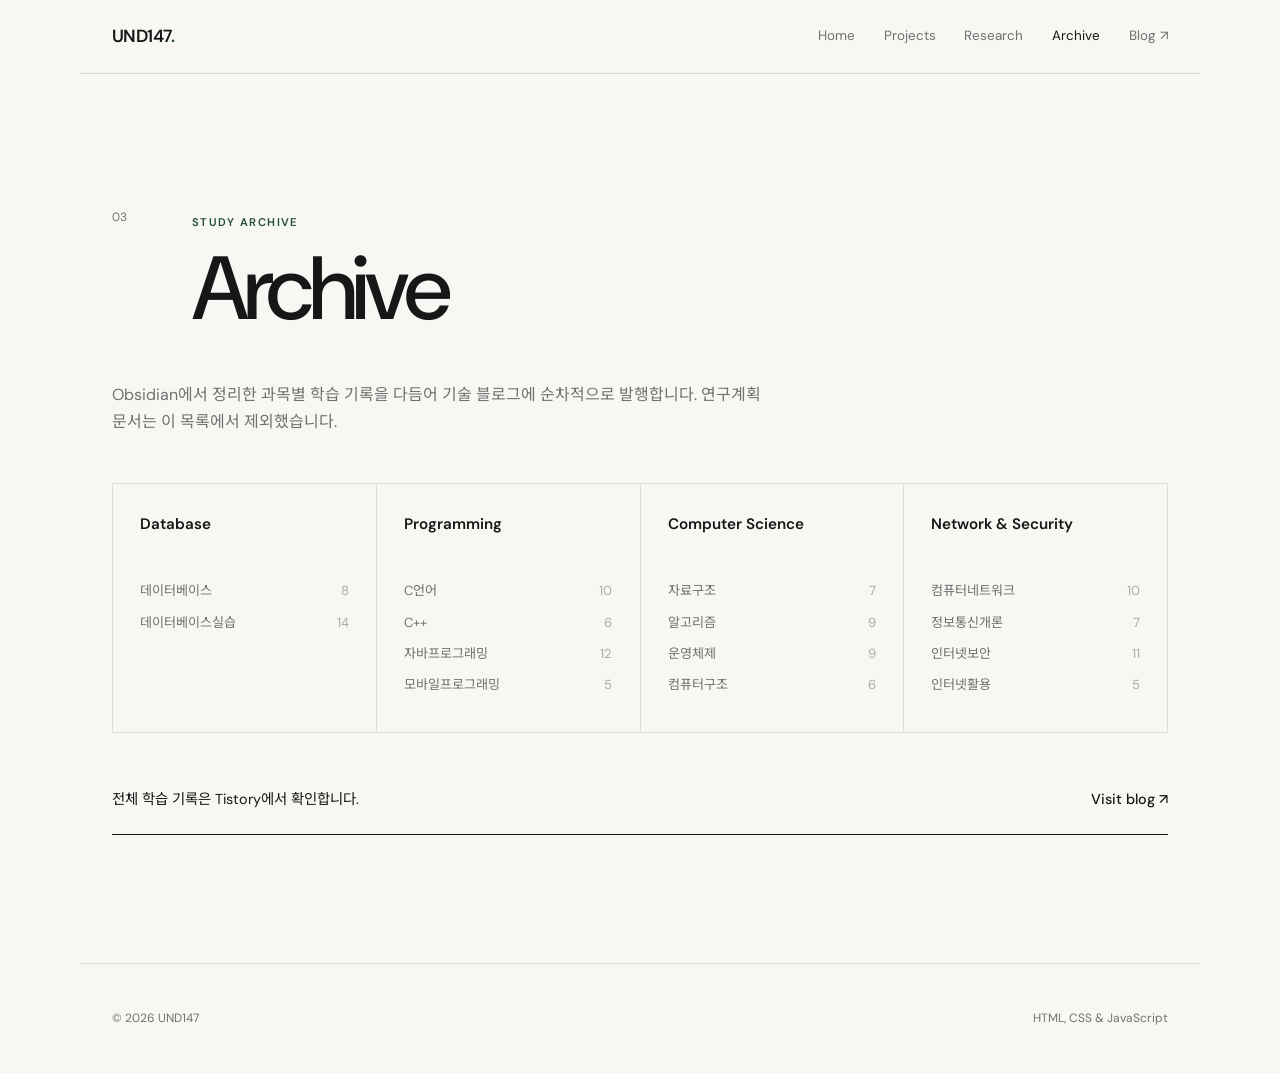
==== pages/archive.html @ e78cdb48 "Split portfolio into separate pages" ====
<!doctype html><html lang="ko"><head><meta charset="utf-8"><meta name="viewport" content="width=device-width, initial-scale=1"><meta name="description" content="UND147의 과목별 학습 기록입니다."><title>Archive | UND147</title><link rel="preconnect" href="https://fonts.googleapis.com"><link rel="preconnect" href="https://fonts.gstatic.com" crossorigin><link href="https://fonts.googleapis.com/css2?family=DM+Sans:wght@400;500;600&family=Noto+Sans+KR:wght@400;500;600&display=swap" rel="stylesheet"><link rel="stylesheet" href="../assets/css/style.css"><script src="../assets/js/main.js" defer></script></head>
<body><a class="skip-link" href="#main">본문으로 건너뛰기</a><header class="site-header"><a class="wordmark" href="../index.html">UND147<span>.</span></a><button class="menu-button" type="button" aria-expanded="false" aria-controls="site-nav">Menu</button><nav id="site-nav" class="site-nav" aria-label="주요 메뉴"><a href="../index.html">Home</a><a href="projects.html">Projects</a><a href="research.html">Research</a><a class="active" href="archive.html">Archive</a><a href="https://rungch.tistory.com" target="_blank" rel="noreferrer">Blog ↗</a></nav></header>
<main id="main"><section class="section page-section"><div class="section-heading"><p class="section-index">03</p><div><p class="eyebrow">Study archive</p><h1 class="page-title">Archive</h1></div></div><p class="archive-intro">Obsidian에서 정리한 과목별 학습 기록을 다듬어 기술 블로그에 순차적으로 발행합니다. 연구계획 문서는 이 목록에서 제외했습니다.</p><div class="archive-grid"><article><h2>Database</h2><p>데이터베이스 <b>8</b></p><p>데이터베이스실습 <b>14</b></p></article><article><h2>Programming</h2><p>C언어 <b>10</b></p><p>C++ <b>6</b></p><p>자바프로그래밍 <b>12</b></p><p>모바일프로그래밍 <b>5</b></p></article><article><h2>Computer Science</h2><p>자료구조 <b>7</b></p><p>알고리즘 <b>9</b></p><p>운영체제 <b>9</b></p><p>컴퓨터구조 <b>6</b></p></article><article><h2>Network &amp; Security</h2><p>컴퓨터네트워크 <b>10</b></p><p>정보통신개론 <b>7</b></p><p>인터넷보안 <b>11</b></p><p>인터넷활용 <b>5</b></p></article></div><a class="blog-cta" href="https://rungch.tistory.com" target="_blank" rel="noreferrer"><span>전체 학습 기록은 Tistory에서 확인합니다.</span><strong>Visit blog ↗</strong></a></section></main><footer><p>© <span id="year">2026</span> UND147</p><p>HTML, CSS &amp; JavaScript</p></footer></body></html>
---- assets/css/style.css ----
:root{--ink:#171717;--muted:#717171;--line:#deded9;--paper:#f7f7f3;--accent:#244b3b;--max:1120px}*{box-sizing:border-box}html{scroll-behavior:smooth}body{margin:0;background:var(--paper);color:var(--ink);font-family:"DM Sans","Noto Sans KR",sans-serif;font-size:16px;line-height:1.7}a{color:inherit;text-decoration:none}.skip-link{position:fixed;left:1rem;top:-5rem;z-index:20;background:var(--ink);color:white;padding:.7rem 1rem}.skip-link:focus{top:1rem}.site-header{position:sticky;top:0;z-index:10;display:flex;align-items:center;justify-content:space-between;max-width:var(--max);margin:auto;padding:1.35rem 2rem;border-bottom:1px solid rgba(23,23,23,.14);background:rgba(247,247,243,.92);backdrop-filter:blur(12px)}.wordmark{font-size:1.1rem;font-weight:600;letter-spacing:-.03em}.wordmark span{color:var(--accent)}.site-nav{display:flex;gap:1.8rem;font-size:.84rem}.site-nav a{color:var(--muted);transition:color .2s}.site-nav a:hover,.site-nav a.active{color:var(--ink)}.menu-button{display:none;border:0;background:none;font:inherit;font-size:.84rem}.section{max-width:var(--max);margin:auto;padding:8rem 2rem}.hero{min-height:calc(100vh - 73px);display:flex;flex-direction:column;justify-content:center;padding-top:5rem}.eyebrow,.meta{text-transform:uppercase;letter-spacing:.13em;font-size:.7rem;font-weight:600;color:var(--accent)}h1{max-width:900px;margin:.8rem 0 1.8rem;font-size:clamp(3.2rem,8.2vw,7.2rem);line-height:.98;letter-spacing:-.065em;font-weight:500}.hero-copy{max-width:680px;margin:0;color:#464646;font-size:clamp(1rem,1.5vw,1.18rem);word-break:keep-all}.hero-links{display:flex;gap:1.7rem;margin-top:2.2rem}.text-link{border-bottom:1px solid var(--ink);font-size:.9rem}.focus-list{display:grid;grid-template-columns:repeat(3,1fr);gap:1.5rem;margin:5rem 0 0;padding-top:1.4rem;border-top:1px solid var(--line)}.focus-list div{display:grid;gap:.25rem}.focus-list dt{font-size:.7rem;text-transform:uppercase;letter-spacing:.12em;color:var(--muted)}.focus-list dd{margin:0;font-size:.9rem}.ruled-section{border-top:1px solid var(--line)}.section-heading{display:grid;grid-template-columns:80px 1fr;margin-bottom:4.5rem}.section-index{margin:.3rem 0;color:var(--muted);font-size:.75rem}.section-heading h2{margin:.2rem 0 0;font-size:clamp(2.8rem,6vw,5.2rem);line-height:1;letter-spacing:-.055em;font-weight:500}.project{display:grid;grid-template-columns:1fr auto;gap:2rem;padding:2.2rem 0;border-top:1px solid var(--line)}.project:last-child{border-bottom:1px solid var(--line)}.project h3{margin:.15rem 0 .45rem;font-size:clamp(1.45rem,2.5vw,2rem);font-weight:500;letter-spacing:-.025em}.project p{max-width:620px;margin:.2rem 0;color:var(--muted);word-break:keep-all}.project .meta{color:var(--accent)}.project>span{color:#aaa;font-size:.75rem}.research-layout{display:grid;grid-template-columns:1fr 1fr;gap:8vw}.lead{margin:0;max-width:480px;font-size:clamp(1.4rem,2.6vw,2rem);line-height:1.55;letter-spacing:-.03em;word-break:keep-all}.topic-list{margin:0;padding:0;list-style:none}.topic-list li{display:flex;gap:1.5rem;padding:1.25rem 0;border-top:1px solid var(--line);font-size:1.05rem}.topic-list li:last-child{border-bottom:1px solid var(--line)}.topic-list span{color:var(--muted);font-size:.7rem}.archive-intro{max-width:650px;margin:-1.5rem 0 3rem;color:var(--muted);word-break:keep-all}.archive-grid{display:grid;grid-template-columns:repeat(4,1fr);gap:1px;background:var(--line);border:1px solid var(--line)}.archive-grid article{padding:1.7rem;background:var(--paper)}.archive-grid h3{min-height:3rem;margin:0 0 1.3rem;font-size:.95rem;font-weight:600}.archive-grid p{display:flex;justify-content:space-between;margin:.55rem 0;color:var(--muted);font-size:.82rem}.archive-grid b{font-weight:400;color:#aaa}.blog-cta{display:flex;justify-content:space-between;gap:2rem;margin-top:2rem;padding:1.4rem 0;border-bottom:1px solid var(--ink);font-size:.9rem}.blog-cta strong{font-weight:500;white-space:nowrap}footer{display:flex;justify-content:space-between;max-width:var(--max);margin:auto;padding:2rem;border-top:1px solid var(--line);color:var(--muted);font-size:.75rem}@media(max-width:720px){.site-header{padding:1.1rem 1.25rem}.menu-button{display:block}.site-nav{position:absolute;display:none;top:100%;left:0;right:0;flex-direction:column;gap:0;padding:.5rem 1.25rem 1.2rem;background:var(--paper);border-bottom:1px solid var(--line)}.site-nav.open{display:flex}.site-nav a{padding:.65rem 0}.section{padding:5.5rem 1.25rem}.hero{min-height:calc(100svh - 62px)}h1{font-size:clamp(3rem,15vw,5rem)}.focus-list{grid-template-columns:1fr;margin-top:4rem}.section-heading{grid-template-columns:45px 1fr;margin-bottom:3rem}.research-layout{grid-template-columns:1fr;gap:3rem}.archive-grid{grid-template-columns:1fr 1fr}.blog-cta,footer{flex-direction:column}footer{gap:.2rem;padding:1.5rem 1.25rem}footer p{margin:0}}@media(max-width:440px){.archive-grid{grid-template-columns:1fr}.archive-grid h3{min-height:0}.hero-links{flex-direction:column;align-items:flex-start;gap:.8rem}}
@media(prefers-reduced-motion:reduce){html{scroll-behavior:auto}}
.page-section{min-height:calc(100vh - 146px)}.page-title{margin:.2rem 0 0;font-size:clamp(3.2rem,7vw,6.2rem);line-height:1;letter-spacing:-.06em;font-weight:500}.page-intro{max-width:620px;margin:-1.5rem 0 4rem;color:var(--muted);font-size:1.05rem}.project h2{margin:.15rem 0 .45rem;font-size:clamp(1.45rem,2.5vw,2rem);font-weight:500;letter-spacing:-.025em}.archive-grid h2{min-height:3rem;margin:0 0 1.3rem;font-size:.95rem;font-weight:600}.home-directory{padding-top:4rem;border-top:1px solid var(--line)}.home-directory>a{display:grid;grid-template-columns:60px 1fr 1fr auto;align-items:center;gap:1.5rem;padding:1.8rem 0;border-top:1px solid var(--line)}.home-directory>a:last-child{border-bottom:1px solid var(--line)}.home-directory span{color:var(--muted);font-size:.72rem}.home-directory h2{margin:0;font-size:clamp(1.5rem,3vw,2.3rem);font-weight:500;letter-spacing:-.035em}.home-directory p{margin:0;color:var(--muted);font-size:.9rem}.home-directory strong{font-size:.8rem;font-weight:500}
@media(max-width:720px){.page-section{min-height:calc(100svh - 127px)}.home-directory>a{grid-template-columns:36px 1fr auto}.home-directory>a p{display:none}.page-intro{margin-top:-1rem}.archive-grid h2{min-height:0}}
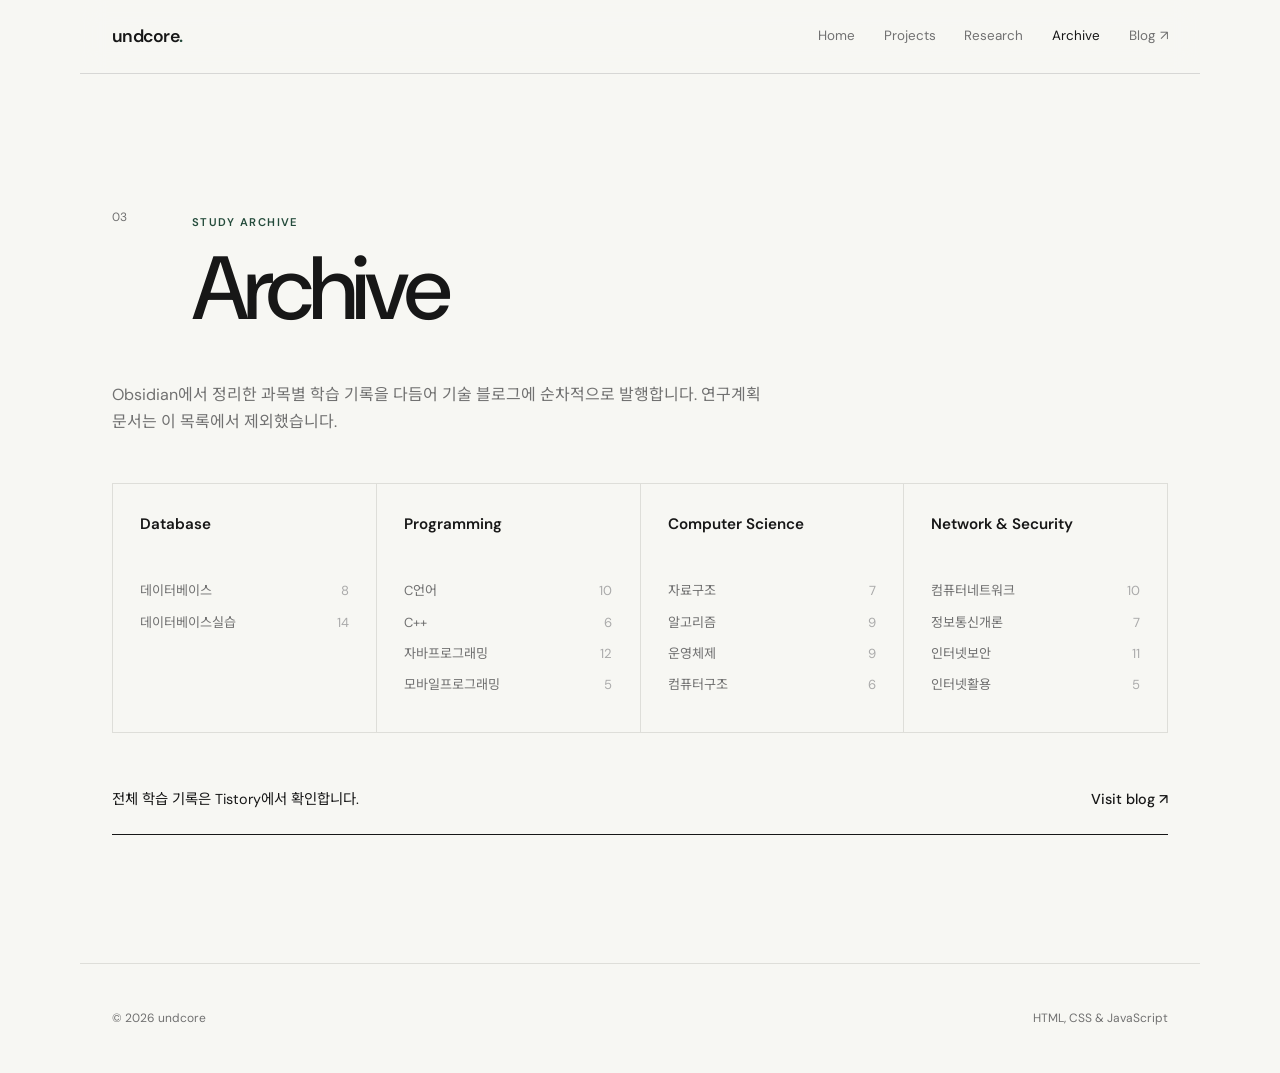
==== commit cbb4e81d: "Update site URL and username" ====
--- a/pages/archive.html
+++ b/pages/archive.html
@@ -1,3 +1,3 @@
-<!doctype html><html lang="ko"><head><meta charset="utf-8"><meta name="viewport" content="width=device-width, initial-scale=1"><meta name="description" content="UND147의 과목별 학습 기록입니다."><title>Archive | UND147</title><link rel="preconnect" href="https://fonts.googleapis.com"><link rel="preconnect" href="https://fonts.gstatic.com" crossorigin><link href="https://fonts.googleapis.com/css2?family=DM+Sans:wght@400;500;600&family=Noto+Sans+KR:wght@400;500;600&display=swap" rel="stylesheet"><link rel="stylesheet" href="../assets/css/style.css"><script src="../assets/js/main.js" defer></script></head>
-<body><a class="skip-link" href="#main">본문으로 건너뛰기</a><header class="site-header"><a class="wordmark" href="../index.html">UND147<span>.</span></a><button class="menu-button" type="button" aria-expanded="false" aria-controls="site-nav">Menu</button><nav id="site-nav" class="site-nav" aria-label="주요 메뉴"><a href="../index.html">Home</a><a href="projects.html">Projects</a><a href="research.html">Research</a><a class="active" href="archive.html">Archive</a><a href="https://rungch.tistory.com" target="_blank" rel="noreferrer">Blog ↗</a></nav></header>
-<main id="main"><section class="section page-section"><div class="section-heading"><p class="section-index">03</p><div><p class="eyebrow">Study archive</p><h1 class="page-title">Archive</h1></div></div><p class="archive-intro">Obsidian에서 정리한 과목별 학습 기록을 다듬어 기술 블로그에 순차적으로 발행합니다. 연구계획 문서는 이 목록에서 제외했습니다.</p><div class="archive-grid"><article><h2>Database</h2><p>데이터베이스 <b>8</b></p><p>데이터베이스실습 <b>14</b></p></article><article><h2>Programming</h2><p>C언어 <b>10</b></p><p>C++ <b>6</b></p><p>자바프로그래밍 <b>12</b></p><p>모바일프로그래밍 <b>5</b></p></article><article><h2>Computer Science</h2><p>자료구조 <b>7</b></p><p>알고리즘 <b>9</b></p><p>운영체제 <b>9</b></p><p>컴퓨터구조 <b>6</b></p></article><article><h2>Network &amp; Security</h2><p>컴퓨터네트워크 <b>10</b></p><p>정보통신개론 <b>7</b></p><p>인터넷보안 <b>11</b></p><p>인터넷활용 <b>5</b></p></article></div><a class="blog-cta" href="https://rungch.tistory.com" target="_blank" rel="noreferrer"><span>전체 학습 기록은 Tistory에서 확인합니다.</span><strong>Visit blog ↗</strong></a></section></main><footer><p>© <span id="year">2026</span> UND147</p><p>HTML, CSS &amp; JavaScript</p></footer></body></html>
+<!doctype html><html lang="ko"><head><meta charset="utf-8"><meta name="viewport" content="width=device-width, initial-scale=1"><meta name="description" content="undcore의 과목별 학습 기록입니다."><title>Archive | undcore</title><link rel="preconnect" href="https://fonts.googleapis.com"><link rel="preconnect" href="https://fonts.gstatic.com" crossorigin><link href="https://fonts.googleapis.com/css2?family=DM+Sans:wght@400;500;600&family=Noto+Sans+KR:wght@400;500;600&display=swap" rel="stylesheet"><link rel="stylesheet" href="../assets/css/style.css"><script src="../assets/js/main.js" defer></script></head>
+<body><a class="skip-link" href="#main">본문으로 건너뛰기</a><header class="site-header"><a class="wordmark" href="../index.html">undcore<span>.</span></a><button class="menu-button" type="button" aria-expanded="false" aria-controls="site-nav">Menu</button><nav id="site-nav" class="site-nav" aria-label="주요 메뉴"><a href="../index.html">Home</a><a href="projects.html">Projects</a><a href="research.html">Research</a><a class="active" href="archive.html">Archive</a><a href="https://rungch.tistory.com" target="_blank" rel="noreferrer">Blog ↗</a></nav></header>
+<main id="main"><section class="section page-section"><div class="section-heading"><p class="section-index">03</p><div><p class="eyebrow">Study archive</p><h1 class="page-title">Archive</h1></div></div><p class="archive-intro">Obsidian에서 정리한 과목별 학습 기록을 다듬어 기술 블로그에 순차적으로 발행합니다. 연구계획 문서는 이 목록에서 제외했습니다.</p><div class="archive-grid"><article><h2>Database</h2><p>데이터베이스 <b>8</b></p><p>데이터베이스실습 <b>14</b></p></article><article><h2>Programming</h2><p>C언어 <b>10</b></p><p>C++ <b>6</b></p><p>자바프로그래밍 <b>12</b></p><p>모바일프로그래밍 <b>5</b></p></article><article><h2>Computer Science</h2><p>자료구조 <b>7</b></p><p>알고리즘 <b>9</b></p><p>운영체제 <b>9</b></p><p>컴퓨터구조 <b>6</b></p></article><article><h2>Network &amp; Security</h2><p>컴퓨터네트워크 <b>10</b></p><p>정보통신개론 <b>7</b></p><p>인터넷보안 <b>11</b></p><p>인터넷활용 <b>5</b></p></article></div><a class="blog-cta" href="https://rungch.tistory.com" target="_blank" rel="noreferrer"><span>전체 학습 기록은 Tistory에서 확인합니다.</span><strong>Visit blog ↗</strong></a></section></main><footer><p>© <span id="year">2026</span> undcore</p><p>HTML, CSS &amp; JavaScript</p></footer></body></html>
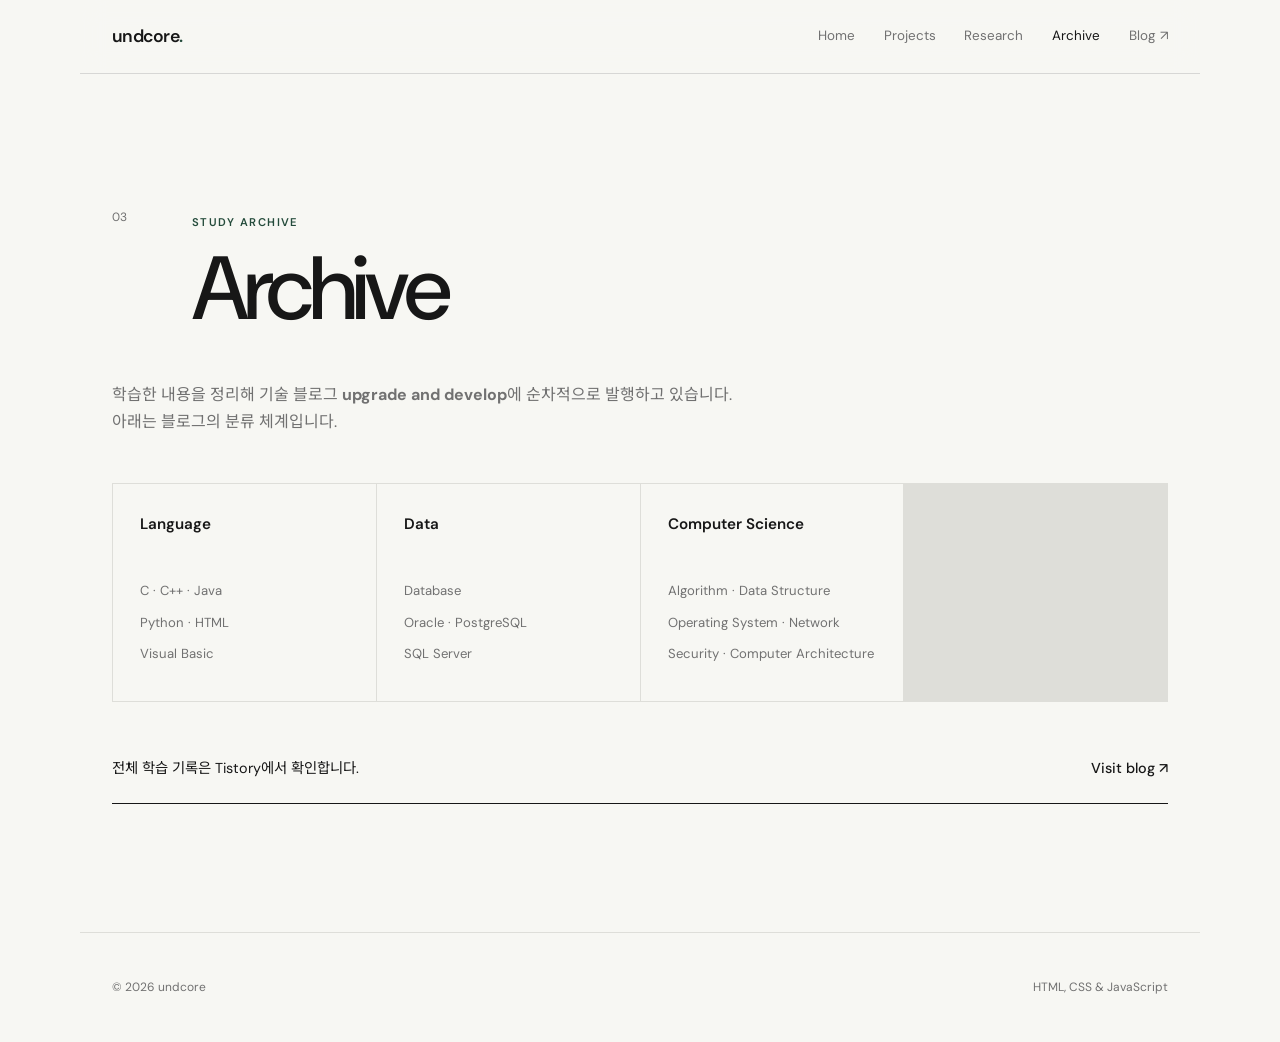
==== commit e86ad4a1: "Align site content with blog direction and scope - Restructure archive to match blog's Language/Data" ====
--- a/pages/archive.html
+++ b/pages/archive.html
@@ -1,3 +1,3 @@
-<!doctype html><html lang="ko"><head><meta charset="utf-8"><meta name="viewport" content="width=device-width, initial-scale=1"><meta name="description" content="undcore의 과목별 학습 기록입니다."><title>Archive | undcore</title><link rel="preconnect" href="https://fonts.googleapis.com"><link rel="preconnect" href="https://fonts.gstatic.com" crossorigin><link href="https://fonts.googleapis.com/css2?family=DM+Sans:wght@400;500;600&family=Noto+Sans+KR:wght@400;500;600&display=swap" rel="stylesheet"><link rel="stylesheet" href="../assets/css/style.css"><script src="../assets/js/main.js" defer></script></head>
+<!doctype html><html lang="ko"><head><meta charset="utf-8"><meta name="viewport" content="width=device-width, initial-scale=1"><title>Archive | undcore</title><link rel="preconnect" href="https://fonts.googleapis.com"><link rel="preconnect" href="https://fonts.gstatic.com" crossorigin><link href="https://fonts.googleapis.com/css2?family=DM+Sans:wght@400;500;600&family=Noto+Sans+KR:wght@400;500;600&display=swap" rel="stylesheet"><link rel="stylesheet" href="../assets/css/style.css"><script src="../assets/js/main.js" defer></script></head>
 <body><a class="skip-link" href="#main">본문으로 건너뛰기</a><header class="site-header"><a class="wordmark" href="../index.html">undcore<span>.</span></a><button class="menu-button" type="button" aria-expanded="false" aria-controls="site-nav">Menu</button><nav id="site-nav" class="site-nav" aria-label="주요 메뉴"><a href="../index.html">Home</a><a href="projects.html">Projects</a><a href="research.html">Research</a><a class="active" href="archive.html">Archive</a><a href="https://rungch.tistory.com" target="_blank" rel="noreferrer">Blog ↗</a></nav></header>
-<main id="main"><section class="section page-section"><div class="section-heading"><p class="section-index">03</p><div><p class="eyebrow">Study archive</p><h1 class="page-title">Archive</h1></div></div><p class="archive-intro">Obsidian에서 정리한 과목별 학습 기록을 다듬어 기술 블로그에 순차적으로 발행합니다. 연구계획 문서는 이 목록에서 제외했습니다.</p><div class="archive-grid"><article><h2>Database</h2><p>데이터베이스 <b>8</b></p><p>데이터베이스실습 <b>14</b></p></article><article><h2>Programming</h2><p>C언어 <b>10</b></p><p>C++ <b>6</b></p><p>자바프로그래밍 <b>12</b></p><p>모바일프로그래밍 <b>5</b></p></article><article><h2>Computer Science</h2><p>자료구조 <b>7</b></p><p>알고리즘 <b>9</b></p><p>운영체제 <b>9</b></p><p>컴퓨터구조 <b>6</b></p></article><article><h2>Network &amp; Security</h2><p>컴퓨터네트워크 <b>10</b></p><p>정보통신개론 <b>7</b></p><p>인터넷보안 <b>11</b></p><p>인터넷활용 <b>5</b></p></article></div><a class="blog-cta" href="https://rungch.tistory.com" target="_blank" rel="noreferrer"><span>전체 학습 기록은 Tistory에서 확인합니다.</span><strong>Visit blog ↗</strong></a></section></main><footer><p>© <span id="year">2026</span> undcore</p><p>HTML, CSS &amp; JavaScript</p></footer></body></html>
+<main id="main"><section class="section page-section"><div class="section-heading"><p class="section-index">03</p><div><p class="eyebrow">Study archive</p><h1 class="page-title">Archive</h1></div></div><p class="archive-intro">학습한 내용을 정리해 기술 블로그 <b>upgrade and develop</b>에 순차적으로 발행하고 있습니다. 아래는 블로그의 분류 체계입니다.</p><div class="archive-grid"><article><h2>Language</h2><p>C · C++ · Java</p><p>Python · HTML</p><p>Visual Basic</p></article><article><h2>Data</h2><p>Database</p><p>Oracle · PostgreSQL</p><p>SQL Server</p></article><article><h2>Computer Science</h2><p>Algorithm · Data Structure</p><p>Operating System · Network</p><p>Security · Computer Architecture</p></article></div><a class="blog-cta" href="https://rungch.tistory.com" target="_blank" rel="noreferrer"><span>전체 학습 기록은 Tistory에서 확인합니다.</span><strong>Visit blog ↗</strong></a></section></main><footer><p>© <span id="year">2026</span> undcore</p><p>HTML, CSS &amp; JavaScript</p></footer></body></html>
